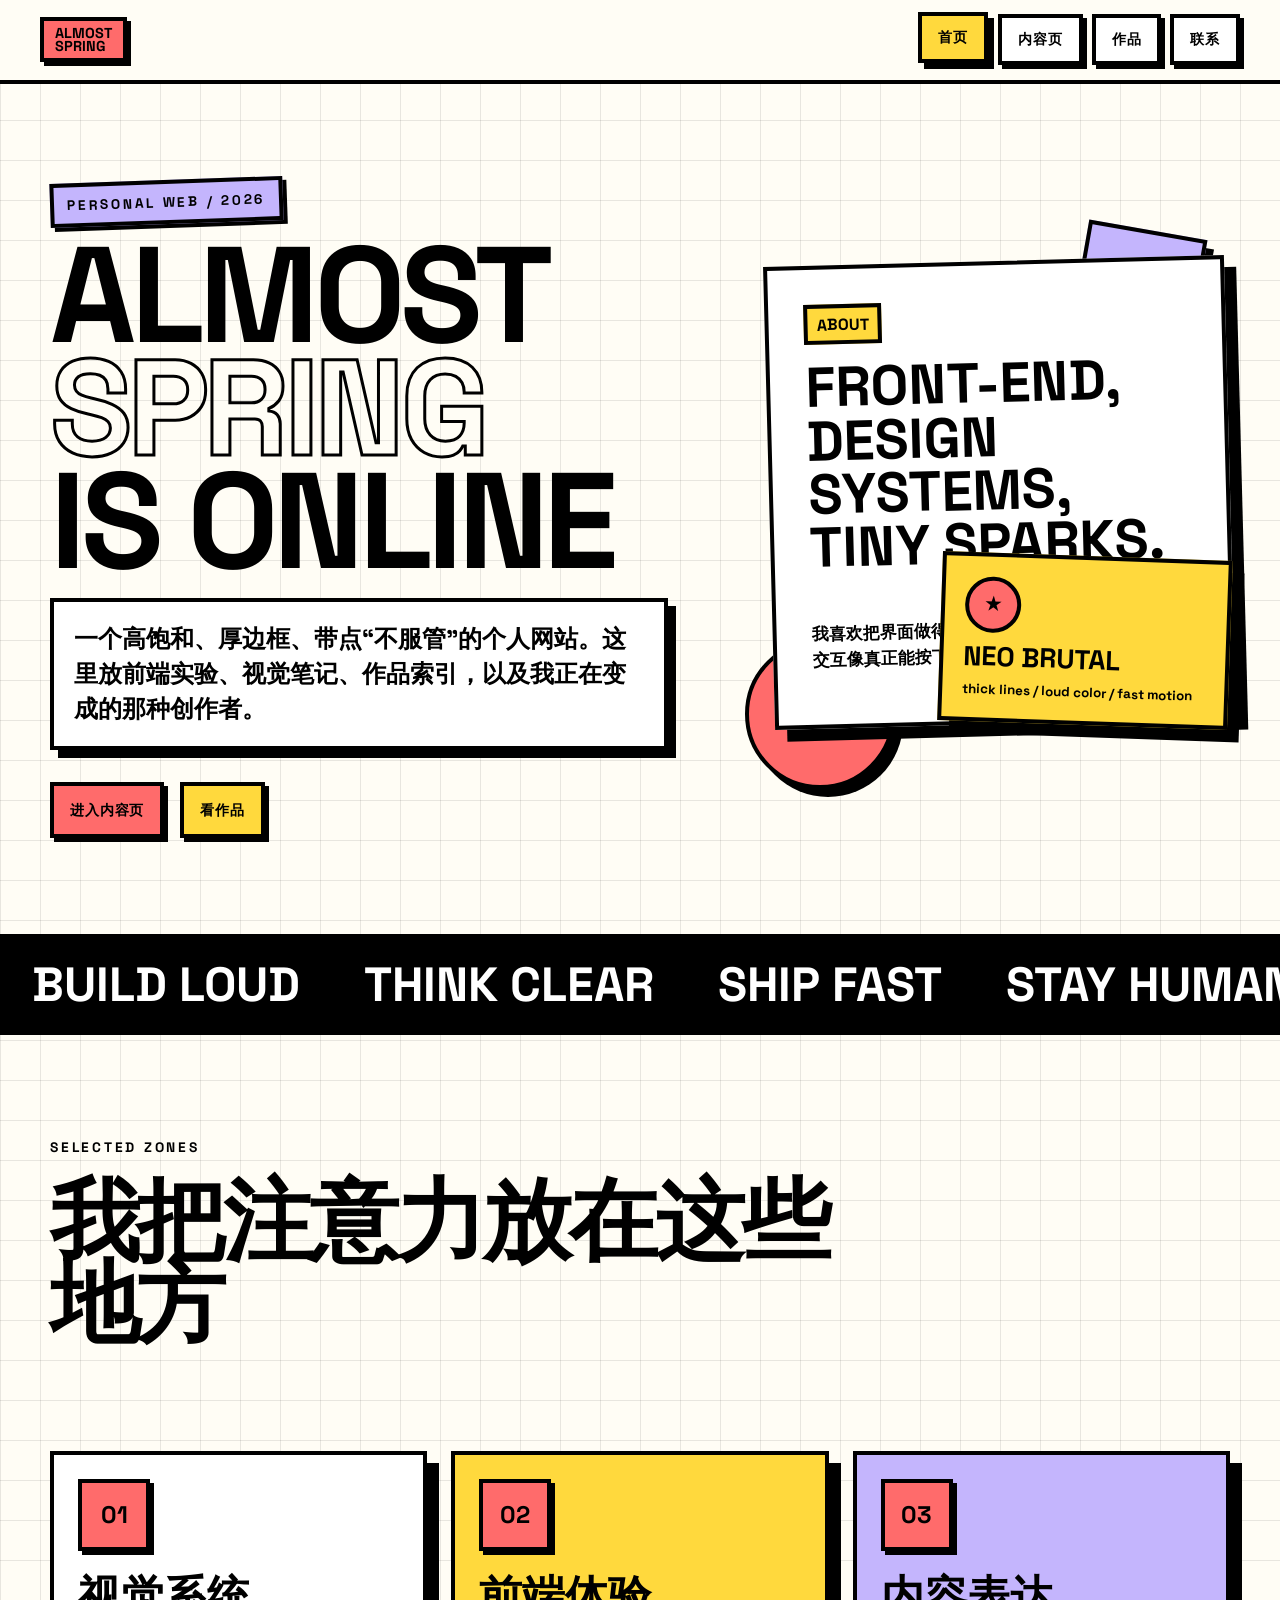
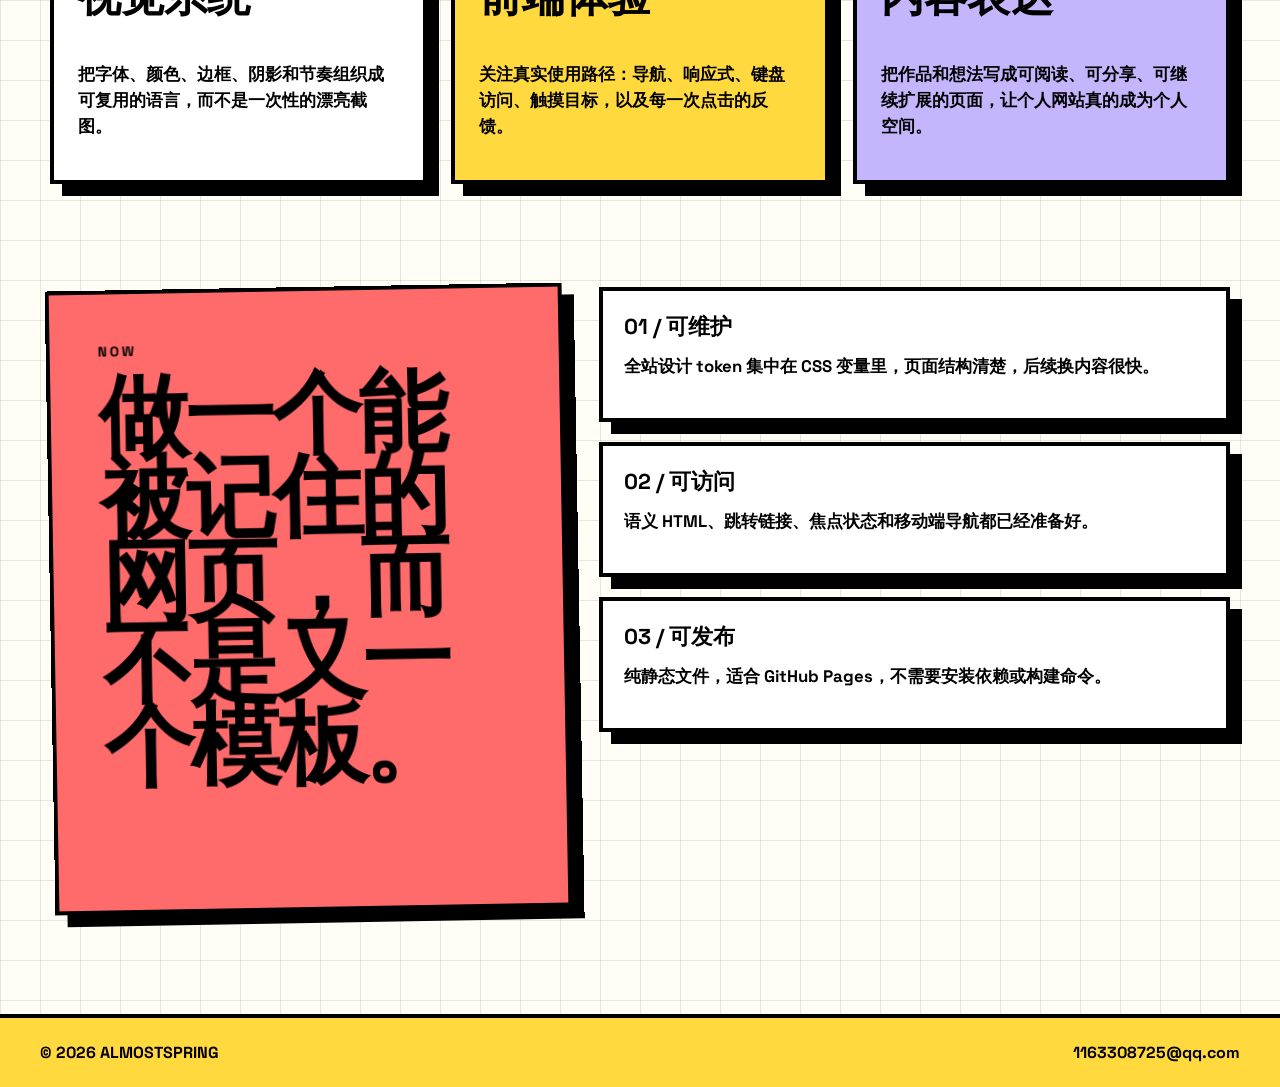
==== index.html @ cd5ade99 "Build personal website" ====
<!doctype html>
<html lang="zh-CN">
  <head>
    <meta charset="utf-8">
    <meta name="viewport" content="width=device-width, initial-scale=1">
    <meta name="description" content="almostspring 的个人网站，记录设计、前端与生活实验。">
    <title>almostspring | Personal Site</title>
    <link rel="preconnect" href="https://fonts.googleapis.com">
    <link rel="preconnect" href="https://fonts.gstatic.com" crossorigin>
    <link href="https://fonts.googleapis.com/css2?family=Space+Grotesk:wght@400;500;700&display=block" rel="stylesheet">
    <link rel="stylesheet" href="styles.css">
  </head>
  <body>
    <a class="skip-link" href="#main">跳到主要内容</a>
    <header class="site-header" data-sticky>
      <a class="logo" href="index.html" aria-label="almostspring 首页">almost<br>spring</a>
      <button class="nav-toggle" type="button" aria-expanded="false" aria-controls="site-nav">
        <span></span>
        <span></span>
        <span></span>
        <span class="sr-only">打开导航</span>
      </button>
      <nav class="site-nav" id="site-nav" aria-label="主导航">
        <a href="index.html" aria-current="page">首页</a>
        <a href="content.html">内容页</a>
        <a href="#work">作品</a>
        <a href="mailto:1163308725@qq.com">联系</a>
      </nav>
    </header>

    <main id="main">
      <section class="hero section-grid">
        <div class="hero-copy">
          <p class="eyebrow sticker">PERSONAL WEB / 2026</p>
          <h1>
            <span>almost</span>
            <span class="outline">spring</span>
            <span>is online</span>
          </h1>
          <p class="hero-lede">
            一个高饱和、厚边框、带点“不服管”的个人网站。这里放前端实验、视觉笔记、作品索引，以及我正在变成的那种创作者。
          </p>
          <div class="hero-actions">
            <a class="button button-primary" href="content.html">进入内容页</a>
            <a class="button button-secondary" href="#work">看作品</a>
          </div>
        </div>
        <div class="hero-board" aria-label="个人网站信息卡">
          <div class="shape shape-square"></div>
          <div class="shape shape-circle"></div>
          <article class="profile-card rotate-neg">
            <p class="card-label">ABOUT</p>
            <h2>Front-end, design systems, tiny sparks.</h2>
            <p>我喜欢把界面做得有性格：结构清楚，视觉有力，交互像真正能按下去的开关。</p>
          </article>
          <article class="mini-card rotate-pos">
            <span class="star" aria-hidden="true">★</span>
            <strong>Neo Brutal</strong>
            <small>thick lines / loud color / fast motion</small>
          </article>
        </div>
      </section>

      <div class="marquee" aria-hidden="true">
        <div class="marquee-track">
          <span>BUILD LOUD</span><span>THINK CLEAR</span><span>SHIP FAST</span><span>STAY HUMAN</span>
          <span>BUILD LOUD</span><span>THINK CLEAR</span><span>SHIP FAST</span><span>STAY HUMAN</span>
        </div>
      </div>

      <section class="section" id="work">
        <div class="section-title">
          <p class="eyebrow">SELECTED ZONES</p>
          <h2>我把注意力放在这些地方</h2>
        </div>
        <div class="cards-grid">
          <article class="loud-card">
            <div class="icon-box">01</div>
            <h3>视觉系统</h3>
            <p>把字体、颜色、边框、阴影和节奏组织成可复用的语言，而不是一次性的漂亮截图。</p>
          </article>
          <article class="loud-card yellow">
            <div class="icon-box">02</div>
            <h3>前端体验</h3>
            <p>关注真实使用路径：导航、响应式、键盘访问、触摸目标，以及每一次点击的反馈。</p>
          </article>
          <article class="loud-card violet">
            <div class="icon-box">03</div>
            <h3>内容表达</h3>
            <p>把作品和想法写成可阅读、可分享、可继续扩展的页面，让个人网站真的成为个人空间。</p>
          </article>
        </div>
      </section>

      <section class="split-section">
        <div class="poster">
          <p class="eyebrow">NOW</p>
          <h2>做一个能被记住的网页，而不是又一个模板。</h2>
        </div>
        <div class="note-stack">
          <article>
            <strong>01 / 可维护</strong>
            <p>全站设计 token 集中在 CSS 变量里，页面结构清楚，后续换内容很快。</p>
          </article>
          <article>
            <strong>02 / 可访问</strong>
            <p>语义 HTML、跳转链接、焦点状态和移动端导航都已经准备好。</p>
          </article>
          <article>
            <strong>03 / 可发布</strong>
            <p>纯静态文件，适合 GitHub Pages，不需要安装依赖或构建命令。</p>
          </article>
        </div>
      </section>
    </main>

    <footer class="site-footer">
      <p>© 2026 almostspring</p>
      <a href="mailto:1163308725@qq.com">1163308725@qq.com</a>
    </footer>
    <script src="script.js"></script>
  </body>
</html>
---- styles.css ----
:root {
  --paper: #fffdf5;
  --ink: #000000;
  --red: #ff6b6b;
  --yellow: #ffd93d;
  --violet: #c4b5fd;
  --white: #ffffff;
  --shadow-sm: 4px 4px 0 0 var(--ink);
  --shadow-md: 8px 8px 0 0 var(--ink);
  --shadow-lg: 12px 12px 0 0 var(--ink);
  --max: 1180px;
}

* {
  box-sizing: border-box;
}

html {
  scroll-behavior: smooth;
}

body {
  margin: 0;
  color: var(--ink);
  background-color: var(--paper);
  background-image:
    linear-gradient(to right, rgba(0, 0, 0, 0.09) 1px, transparent 1px),
    linear-gradient(to bottom, rgba(0, 0, 0, 0.09) 1px, transparent 1px);
  background-size: 40px 40px;
  font-family: "Space Grotesk", Arial, sans-serif;
  font-weight: 700;
}

a {
  color: inherit;
  text-decoration: none;
}

.skip-link {
  position: absolute;
  left: 1rem;
  top: 1rem;
  z-index: 20;
  transform: translateY(-150%);
  border: 4px solid var(--ink);
  background: var(--yellow);
  padding: 0.75rem 1rem;
  box-shadow: var(--shadow-sm);
}

.skip-link:focus {
  transform: translateY(0);
}

.sr-only {
  position: absolute;
  width: 1px;
  height: 1px;
  overflow: hidden;
  clip: rect(0, 0, 0, 0);
  white-space: nowrap;
}

.site-header {
  position: sticky;
  top: 0;
  z-index: 10;
  display: flex;
  align-items: center;
  justify-content: space-between;
  gap: 1rem;
  border-bottom: 4px solid var(--ink);
  background: var(--paper);
  padding: 0.9rem clamp(1rem, 4vw, 2.5rem);
}

.logo {
  display: inline-block;
  border: 4px solid var(--ink);
  background: var(--red);
  padding: 0.35rem 0.7rem;
  box-shadow: var(--shadow-sm);
  font-size: 0.9rem;
  font-weight: 700;
  line-height: 0.9;
  text-transform: uppercase;
}

.site-nav {
  display: flex;
  align-items: center;
  gap: 0.55rem;
}

.site-nav a,
.button,
.text-link {
  border: 4px solid var(--ink);
  background: var(--white);
  box-shadow: var(--shadow-sm);
  padding: 0.75rem 1rem;
  font-size: 0.9rem;
  font-weight: 700;
  letter-spacing: 0.06em;
  text-transform: uppercase;
  transition: transform 120ms linear, box-shadow 120ms linear, background 120ms linear;
}

.site-nav a:hover,
.site-nav a[aria-current="page"],
.text-link:hover {
  background: var(--yellow);
  transform: translate(-2px, -2px);
  box-shadow: 6px 6px 0 0 var(--ink);
}

.nav-toggle {
  display: none;
  width: 52px;
  height: 52px;
  border: 4px solid var(--ink);
  background: var(--yellow);
  box-shadow: var(--shadow-sm);
}

.nav-toggle span:not(.sr-only) {
  display: block;
  width: 24px;
  height: 4px;
  margin: 4px auto;
  background: var(--ink);
}

.section-grid,
.section,
.split-section,
.content-hero,
.content-layout {
  width: min(var(--max), calc(100% - 2rem));
  margin: 0 auto;
}

.hero {
  display: grid;
  grid-template-columns: minmax(0, 1.12fr) minmax(320px, 0.88fr);
  gap: clamp(2rem, 6vw, 5rem);
  align-items: center;
  min-height: calc(100vh - 90px);
  padding: clamp(3rem, 8vw, 6rem) 0;
}

.eyebrow {
  margin: 0 0 1rem;
  font-size: 0.86rem;
  letter-spacing: 0.2em;
  text-transform: uppercase;
}

.sticker {
  display: inline-block;
  border: 4px solid var(--ink);
  background: var(--violet);
  padding: 0.55rem 0.8rem;
  box-shadow: var(--shadow-sm);
  transform: rotate(-2deg);
}

h1,
h2,
h3,
p {
  margin-top: 0;
}

h1 {
  margin-bottom: 1.25rem;
  font-size: clamp(4rem, 13vw, 8.5rem);
  font-weight: 900;
  line-height: 0.83;
  letter-spacing: -0.04em;
  text-transform: uppercase;
}

h1 span {
  display: block;
}

.outline {
  color: transparent;
  -webkit-text-stroke: 3px var(--ink);
}

.hero-lede,
.content-hero p {
  max-width: 720px;
  border: 4px solid var(--ink);
  background: var(--white);
  padding: 1.25rem;
  box-shadow: var(--shadow-md);
  font-size: clamp(1.12rem, 2vw, 1.5rem);
  line-height: 1.45;
}

.hero-actions {
  display: flex;
  flex-wrap: wrap;
  gap: 1rem;
  margin-top: 2rem;
}

.button {
  display: inline-flex;
  min-height: 56px;
  align-items: center;
  justify-content: center;
}

.button-primary {
  background: var(--red);
}

.button-secondary {
  background: var(--yellow);
}

.button:hover {
  transform: translate(-3px, -3px);
  box-shadow: 8px 8px 0 0 var(--ink);
}

.button:active {
  transform: translate(2px, 2px);
  box-shadow: none;
}

.hero-board {
  position: relative;
  min-height: 560px;
}

.profile-card,
.mini-card,
.loud-card,
.poster,
.note-stack article,
.sidebar-card,
.article-card {
  border: 4px solid var(--ink);
  background: var(--white);
  box-shadow: var(--shadow-lg);
}

.profile-card {
  position: absolute;
  inset: 2rem 0 auto 1.5rem;
  padding: clamp(1.4rem, 4vw, 2.2rem);
}

.profile-card h2 {
  font-size: clamp(2rem, 5vw, 3.5rem);
  font-weight: 900;
  line-height: 0.95;
  text-transform: uppercase;
}

.profile-card p:last-child,
.loud-card p,
.note-stack p,
.article-card p {
  font-size: 1.05rem;
  line-height: 1.55;
}

.card-label,
.article-meta span {
  display: inline-block;
  border: 4px solid var(--ink);
  background: var(--yellow);
  padding: 0.35rem 0.55rem;
  text-transform: uppercase;
}

.mini-card {
  position: absolute;
  right: 0;
  bottom: 4rem;
  width: min(290px, 82%);
  padding: 1.25rem;
  background: var(--yellow);
}

.mini-card strong,
.mini-card small {
  display: block;
}

.mini-card strong {
  margin: 0.4rem 0;
  font-size: 1.7rem;
  text-transform: uppercase;
}

.star {
  display: inline-grid;
  width: 56px;
  height: 56px;
  place-items: center;
  border: 4px solid var(--ink);
  border-radius: 999px;
  background: var(--red);
  animation: spin-slow 10s linear infinite;
}

.shape {
  position: absolute;
  border: 4px solid var(--ink);
  box-shadow: var(--shadow-md);
}

.shape-square {
  top: 0;
  right: 2rem;
  width: 120px;
  height: 120px;
  background: var(--violet);
  transform: rotate(10deg);
}

.shape-circle {
  left: 0;
  bottom: 0;
  width: 150px;
  height: 150px;
  border-radius: 999px;
  background: var(--red);
}

.rotate-neg {
  transform: rotate(-1.5deg);
}

.rotate-pos {
  transform: rotate(2deg);
}

.marquee {
  overflow: hidden;
  border-block: 4px solid var(--ink);
  background: var(--ink);
  color: var(--white);
}

.marquee-track {
  display: flex;
  width: max-content;
  animation: marquee 18s linear infinite;
}

.marquee span {
  padding: 1rem 2rem;
  font-size: clamp(1.4rem, 4vw, 3rem);
  text-transform: uppercase;
  white-space: nowrap;
}

.section {
  padding: clamp(4rem, 8vw, 7rem) 0;
}

.section-title {
  display: grid;
  gap: 0.5rem;
  margin-bottom: 2rem;
}

.section-title h2,
.poster h2,
.content-hero h1 {
  max-width: 850px;
  font-size: clamp(2.8rem, 7vw, 5.8rem);
  font-weight: 900;
  line-height: 0.92;
  letter-spacing: -0.04em;
  text-transform: uppercase;
}

.cards-grid {
  display: grid;
  grid-template-columns: repeat(3, minmax(0, 1fr));
  gap: 1.5rem;
}

.loud-card {
  padding: 1.5rem;
  transition: transform 160ms linear, box-shadow 160ms linear;
}

.loud-card:hover,
.article-card:hover {
  transform: translate(-4px, -8px);
  box-shadow: 16px 16px 0 0 var(--ink);
}

.yellow {
  background: var(--yellow);
}

.violet {
  background: var(--violet);
}

.icon-box {
  display: inline-grid;
  width: 72px;
  height: 72px;
  margin-bottom: 1.5rem;
  place-items: center;
  border: 4px solid var(--ink);
  background: var(--red);
  box-shadow: var(--shadow-sm);
  font-size: 1.5rem;
}

.loud-card h3 {
  font-size: clamp(1.8rem, 4vw, 2.7rem);
  font-weight: 900;
  line-height: 1;
  text-transform: uppercase;
}

.split-section {
  display: grid;
  grid-template-columns: 0.9fr 1.1fr;
  gap: 2rem;
  align-items: start;
  padding: 0 0 clamp(4rem, 8vw, 7rem);
}

.poster {
  position: sticky;
  top: 120px;
  background: var(--red);
  padding: clamp(1.5rem, 5vw, 3rem);
  transform: rotate(-1deg);
}

.note-stack {
  display: grid;
  gap: 1.25rem;
}

.note-stack article {
  padding: 1.35rem;
}

.note-stack strong {
  display: block;
  margin-bottom: 0.75rem;
  font-size: 1.35rem;
  text-transform: uppercase;
}

.content-hero {
  padding: clamp(3rem, 7vw, 6rem) 0 2rem;
}

.content-layout {
  display: grid;
  grid-template-columns: 260px minmax(0, 1fr);
  gap: 2rem;
  padding-bottom: clamp(4rem, 8vw, 7rem);
}

.sidebar-card {
  position: sticky;
  top: 120px;
  align-self: start;
  padding: 1.25rem;
  background: var(--yellow);
}

.sidebar-card a {
  display: block;
  border-top: 4px solid var(--ink);
  padding: 1rem 0;
  text-transform: uppercase;
}

.article-list {
  display: grid;
  gap: 1.5rem;
}

.article-card {
  padding: clamp(1.4rem, 4vw, 2.5rem);
  transition: transform 160ms linear, box-shadow 160ms linear;
}

.article-meta {
  display: flex;
  flex-wrap: wrap;
  align-items: center;
  justify-content: space-between;
  gap: 0.75rem;
  margin-bottom: 1.25rem;
}

.article-card h2 {
  font-size: clamp(2rem, 5vw, 4rem);
  font-weight: 900;
  line-height: 0.95;
  text-transform: uppercase;
}

.text-link {
  display: inline-flex;
  margin-top: 1rem;
}

.site-footer {
  display: flex;
  flex-wrap: wrap;
  align-items: center;
  justify-content: space-between;
  gap: 1rem;
  border-top: 4px solid var(--ink);
  background: var(--yellow);
  padding: 1.5rem clamp(1rem, 4vw, 2.5rem);
}

.site-footer p {
  margin: 0;
  text-transform: uppercase;
}

:focus-visible {
  outline: 4px solid var(--ink);
  outline-offset: 4px;
}

@keyframes marquee {
  from {
    transform: translateX(0);
  }
  to {
    transform: translateX(-50%);
  }
}

@keyframes spin-slow {
  to {
    transform: rotate(360deg);
  }
}

@media (max-width: 860px) {
  .site-header {
    align-items: flex-start;
  }

  .nav-toggle {
    display: block;
  }

  .site-nav {
    position: absolute;
    left: 1rem;
    right: 1rem;
    top: calc(100% + 0.75rem);
    display: none;
    flex-direction: column;
    align-items: stretch;
    border: 4px solid var(--ink);
    background: var(--paper);
    padding: 0.75rem;
    box-shadow: var(--shadow-md);
  }

  .site-nav.is-open {
    display: flex;
  }

  .hero,
  .split-section,
  .content-layout {
    grid-template-columns: 1fr;
  }

  .hero {
    min-height: auto;
  }

  .hero-board {
    min-height: 460px;
  }

  .cards-grid {
    grid-template-columns: 1fr;
  }

  .poster,
  .sidebar-card {
    position: static;
  }
}

@media (max-width: 560px) {
  .hero-actions,
  .button {
    width: 100%;
  }

  .profile-card {
    left: 0;
  }

  .mini-card {
    bottom: 2rem;
  }

  .shape-square {
    width: 88px;
    height: 88px;
  }
}

@media (prefers-reduced-motion: reduce) {
  *,
  *::before,
  *::after {
    scroll-behavior: auto !important;
    transition-duration: 0.01ms !important;
    animation-duration: 0.01ms !important;
    animation-iteration-count: 1 !important;
  }
}
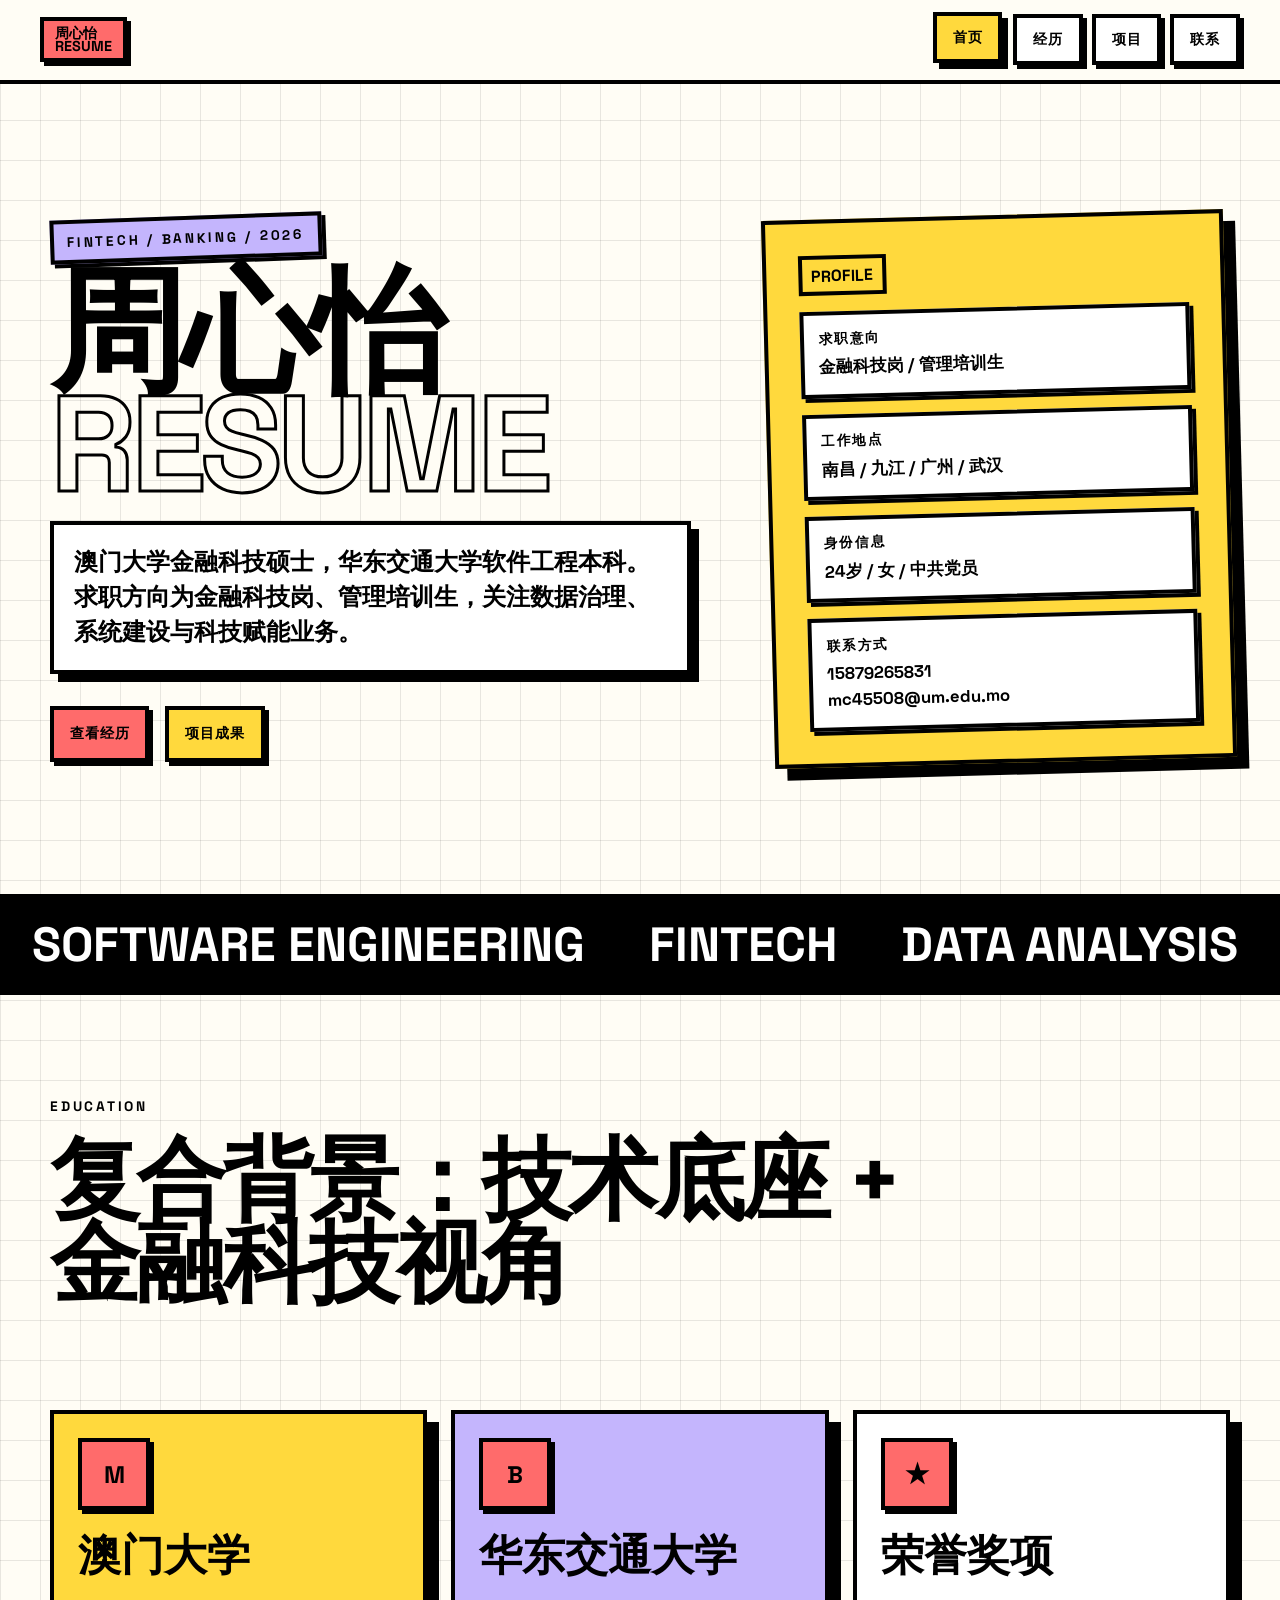
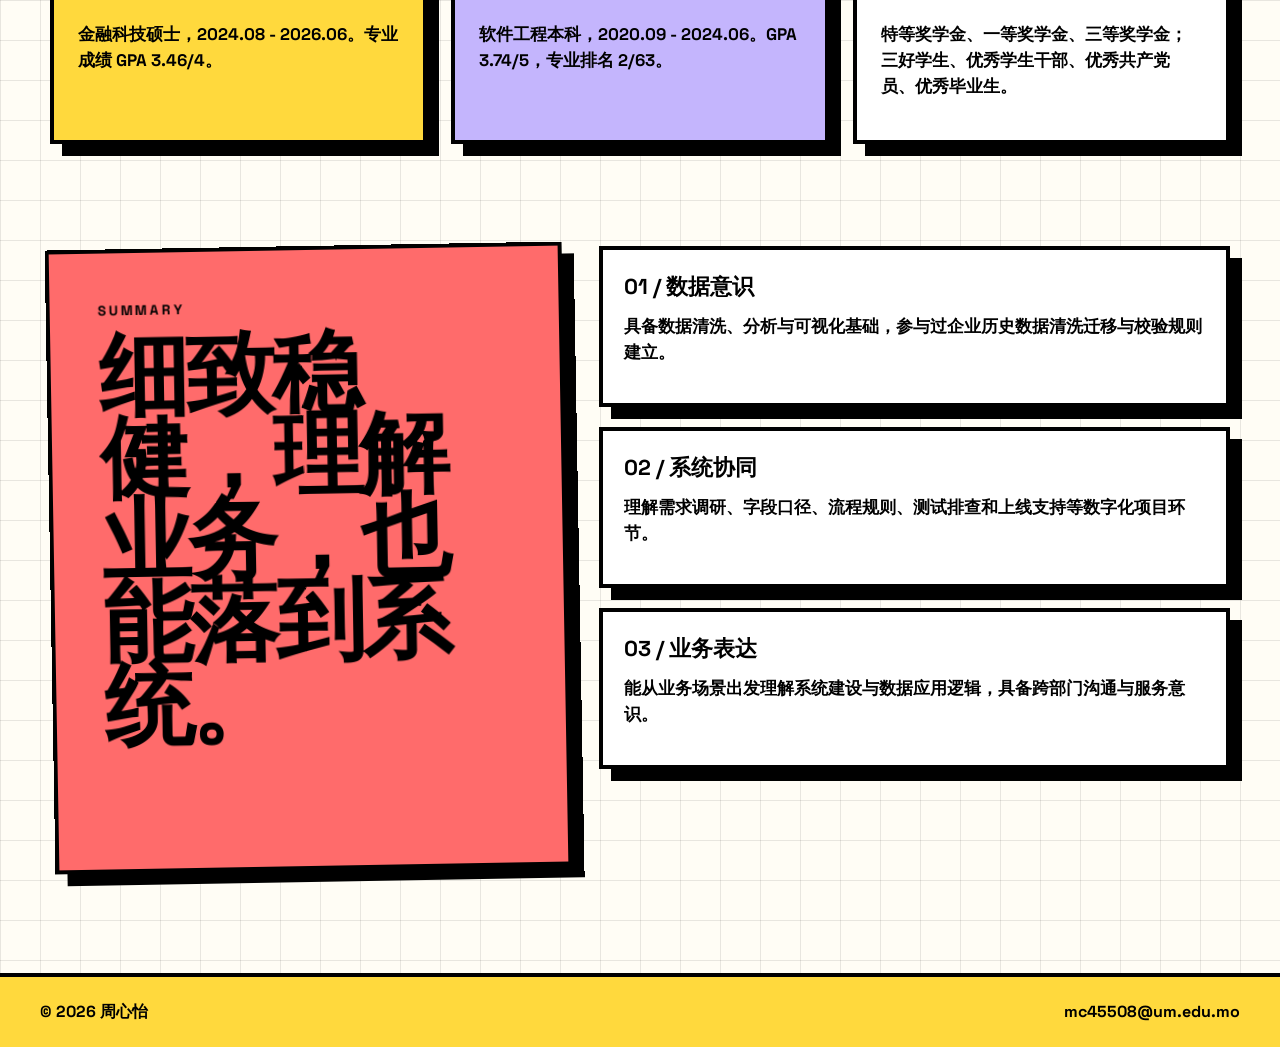
==== commit b9e41386: "Fill site with resume content" ====
--- a/index.html
+++ b/index.html
@@ -3,8 +3,8 @@
   <head>
     <meta charset="utf-8">
     <meta name="viewport" content="width=device-width, initial-scale=1">
-    <meta name="description" content="almostspring 的个人网站，记录设计、前端与生活实验。">
-    <title>almostspring | Personal Site</title>
+    <meta name="description" content="周心怡的个人简历网站，求职方向为金融科技岗、管理培训生。">
+    <title>周心怡 | 金融科技求职简历</title>
     <link rel="preconnect" href="https://fonts.googleapis.com">
     <link rel="preconnect" href="https://fonts.gstatic.com" crossorigin>
     <link href="https://fonts.googleapis.com/css2?family=Space+Grotesk:wght@400;500;700&display=block" rel="stylesheet">
@@ -13,7 +13,7 @@
   <body>
     <a class="skip-link" href="#main">跳到主要内容</a>
     <header class="site-header" data-sticky>
-      <a class="logo" href="index.html" aria-label="almostspring 首页">almost<br>spring</a>
+      <a class="logo" href="index.html" aria-label="周心怡简历首页">周心怡<br>resume</a>
       <button class="nav-toggle" type="button" aria-expanded="false" aria-controls="site-nav">
         <span></span>
         <span></span>
@@ -22,101 +22,108 @@
       </button>
       <nav class="site-nav" id="site-nav" aria-label="主导航">
         <a href="index.html" aria-current="page">首页</a>
-        <a href="content.html">内容页</a>
-        <a href="#work">作品</a>
-        <a href="mailto:1163308725@qq.com">联系</a>
+        <a href="content.html">经历</a>
+        <a href="work.html">项目</a>
+        <a href="contact.html">联系</a>
       </nav>
     </header>
 
     <main id="main">
-      <section class="hero section-grid">
+      <section class="hero section-grid resume-hero">
         <div class="hero-copy">
-          <p class="eyebrow sticker">PERSONAL WEB / 2026</p>
+          <p class="eyebrow sticker">FINTECH / BANKING / 2026</p>
           <h1>
-            <span>almost</span>
-            <span class="outline">spring</span>
-            <span>is online</span>
+            <span>周心怡</span>
+            <span class="outline">resume</span>
           </h1>
           <p class="hero-lede">
-            一个高饱和、厚边框、带点“不服管”的个人网站。这里放前端实验、视觉笔记、作品索引，以及我正在变成的那种创作者。
+            澳门大学金融科技硕士，华东交通大学软件工程本科。求职方向为金融科技岗、管理培训生，关注数据治理、系统建设与科技赋能业务。
           </p>
           <div class="hero-actions">
-            <a class="button button-primary" href="content.html">进入内容页</a>
-            <a class="button button-secondary" href="#work">看作品</a>
+            <a class="button button-primary" href="content.html">查看经历</a>
+            <a class="button button-secondary" href="work.html">项目成果</a>
           </div>
         </div>
-        <div class="hero-board" aria-label="个人网站信息卡">
-          <div class="shape shape-square"></div>
-          <div class="shape shape-circle"></div>
-          <article class="profile-card rotate-neg">
-            <p class="card-label">ABOUT</p>
-            <h2>Front-end, design systems, tiny sparks.</h2>
-            <p>我喜欢把界面做得有性格：结构清楚，视觉有力，交互像真正能按下去的开关。</p>
-          </article>
-          <article class="mini-card rotate-pos">
-            <span class="star" aria-hidden="true">★</span>
-            <strong>Neo Brutal</strong>
-            <small>thick lines / loud color / fast motion</small>
-          </article>
-        </div>
+
+        <aside class="resume-card rotate-neg" aria-label="简历摘要">
+          <p class="card-label">PROFILE</p>
+          <dl class="fact-list">
+            <div>
+              <dt>求职意向</dt>
+              <dd>金融科技岗 / 管理培训生</dd>
+            </div>
+            <div>
+              <dt>工作地点</dt>
+              <dd>南昌 / 九江 / 广州 / 武汉</dd>
+            </div>
+            <div>
+              <dt>身份信息</dt>
+              <dd>24岁 / 女 / 中共党员</dd>
+            </div>
+            <div>
+              <dt>联系方式</dt>
+              <dd>15879265831<br>mc45508@um.edu.mo</dd>
+            </div>
+          </dl>
+        </aside>
       </section>
 
       <div class="marquee" aria-hidden="true">
         <div class="marquee-track">
-          <span>BUILD LOUD</span><span>THINK CLEAR</span><span>SHIP FAST</span><span>STAY HUMAN</span>
-          <span>BUILD LOUD</span><span>THINK CLEAR</span><span>SHIP FAST</span><span>STAY HUMAN</span>
+          <span>SOFTWARE ENGINEERING</span><span>FINTECH</span><span>DATA ANALYSIS</span><span>BANKING TECH</span>
+          <span>SOFTWARE ENGINEERING</span><span>FINTECH</span><span>DATA ANALYSIS</span><span>BANKING TECH</span>
         </div>
       </div>
 
-      <section class="section" id="work">
+      <section class="section">
         <div class="section-title">
-          <p class="eyebrow">SELECTED ZONES</p>
-          <h2>我把注意力放在这些地方</h2>
+          <p class="eyebrow">EDUCATION</p>
+          <h2>复合背景：技术底座 + 金融科技视角</h2>
         </div>
-        <div class="cards-grid">
-          <article class="loud-card">
-            <div class="icon-box">01</div>
-            <h3>视觉系统</h3>
-            <p>把字体、颜色、边框、阴影和节奏组织成可复用的语言，而不是一次性的漂亮截图。</p>
-          </article>
+        <div class="cards-grid education-grid">
           <article class="loud-card yellow">
-            <div class="icon-box">02</div>
-            <h3>前端体验</h3>
-            <p>关注真实使用路径：导航、响应式、键盘访问、触摸目标，以及每一次点击的反馈。</p>
+            <div class="icon-box">M</div>
+            <h3>澳门大学</h3>
+            <p>金融科技硕士，2024.08 - 2026.06。专业成绩 GPA 3.46/4。</p>
           </article>
           <article class="loud-card violet">
-            <div class="icon-box">03</div>
-            <h3>内容表达</h3>
-            <p>把作品和想法写成可阅读、可分享、可继续扩展的页面，让个人网站真的成为个人空间。</p>
+            <div class="icon-box">B</div>
+            <h3>华东交通大学</h3>
+            <p>软件工程本科，2020.09 - 2024.06。GPA 3.74/5，专业排名 2/63。</p>
+          </article>
+          <article class="loud-card">
+            <div class="icon-box">★</div>
+            <h3>荣誉奖项</h3>
+            <p>特等奖学金、一等奖学金、三等奖学金；三好学生、优秀学生干部、优秀共产党员、优秀毕业生。</p>
           </article>
         </div>
       </section>
 
       <section class="split-section">
         <div class="poster">
-          <p class="eyebrow">NOW</p>
-          <h2>做一个能被记住的网页，而不是又一个模板。</h2>
+          <p class="eyebrow">SUMMARY</p>
+          <h2>细致稳健，理解业务，也能落到系统。</h2>
         </div>
         <div class="note-stack">
           <article>
-            <strong>01 / 可维护</strong>
-            <p>全站设计 token 集中在 CSS 变量里，页面结构清楚，后续换内容很快。</p>
+            <strong>01 / 数据意识</strong>
+            <p>具备数据清洗、分析与可视化基础，参与过企业历史数据清洗迁移与校验规则建立。</p>
           </article>
           <article>
-            <strong>02 / 可访问</strong>
-            <p>语义 HTML、跳转链接、焦点状态和移动端导航都已经准备好。</p>
+            <strong>02 / 系统协同</strong>
+            <p>理解需求调研、字段口径、流程规则、测试排查和上线支持等数字化项目环节。</p>
           </article>
           <article>
-            <strong>03 / 可发布</strong>
-            <p>纯静态文件，适合 GitHub Pages，不需要安装依赖或构建命令。</p>
+            <strong>03 / 业务表达</strong>
+            <p>能从业务场景出发理解系统建设与数据应用逻辑，具备跨部门沟通与服务意识。</p>
           </article>
         </div>
       </section>
     </main>
 
     <footer class="site-footer">
-      <p>© 2026 almostspring</p>
-      <a href="mailto:1163308725@qq.com">1163308725@qq.com</a>
+      <p>© 2026 周心怡</p>
+      <a href="mailto:mc45508@um.edu.mo">mc45508@um.edu.mo</a>
     </footer>
     <script src="script.js"></script>
   </body>
--- a/styles.css
+++ b/styles.css
@@ -135,7 +135,9 @@
 .section,
 .split-section,
 .content-hero,
-.content-layout {
+.content-layout,
+.work-board,
+.contact-layout {
   width: min(var(--max), calc(100% - 2rem));
   margin: 0 auto;
 }
@@ -244,7 +246,11 @@
 .poster,
 .note-stack article,
 .sidebar-card,
-.article-card {
+.article-card,
+.project-card,
+.resume-card,
+.contact-form,
+.contact-chip {
   border: 4px solid var(--ink);
   background: var(--white);
   box-shadow: var(--shadow-lg);
@@ -266,7 +272,9 @@
 .profile-card p:last-child,
 .loud-card p,
 .note-stack p,
-.article-card p {
+.article-card p,
+.resume-card dd,
+.contact-form p {
   font-size: 1.05rem;
   line-height: 1.55;
 }
@@ -396,7 +404,9 @@
 }
 
 .loud-card:hover,
-.article-card:hover {
+.article-card:hover,
+.project-card:hover,
+.contact-chip:hover {
   transform: translate(-4px, -8px);
   box-shadow: 16px 16px 0 0 var(--ink);
 }
@@ -512,9 +522,193 @@
   text-transform: uppercase;
 }
 
+.resume-hero {
+  grid-template-columns: minmax(0, 1fr) minmax(320px, 0.72fr);
+}
+
+.resume-card {
+  align-self: center;
+  padding: clamp(1.4rem, 4vw, 2rem);
+  background: var(--yellow);
+}
+
+.fact-list {
+  display: grid;
+  gap: 1rem;
+  margin: 0;
+}
+
+.fact-list div {
+  border: 4px solid var(--ink);
+  background: var(--white);
+  padding: 0.9rem;
+  box-shadow: var(--shadow-sm);
+}
+
+.fact-list dt {
+  margin-bottom: 0.35rem;
+  font-size: 0.85rem;
+  letter-spacing: 0.12em;
+  text-transform: uppercase;
+}
+
+.fact-list dd {
+  margin: 0;
+  overflow-wrap: anywhere;
+}
+
+.resume-list {
+  display: grid;
+  gap: 0.85rem;
+  margin: 0;
+  padding-left: 1.2rem;
+  font-size: 1.06rem;
+  line-height: 1.55;
+}
+
+.resume-list li::marker {
+  color: var(--ink);
+  font-size: 1.2em;
+}
+
 .text-link {
   display: inline-flex;
   margin-top: 1rem;
+}
+
+.work-board {
+  display: grid;
+  grid-template-columns: repeat(2, minmax(0, 1fr));
+  gap: 1.5rem;
+  padding: 0 0 clamp(4rem, 8vw, 7rem);
+}
+
+.project-card {
+  position: relative;
+  min-height: 330px;
+  padding: clamp(1.5rem, 4vw, 2.5rem);
+  transition: transform 160ms linear, box-shadow 160ms linear;
+}
+
+.project-feature {
+  display: grid;
+  grid-column: 1 / -1;
+  grid-template-columns: 160px minmax(0, 1fr);
+  gap: 1.5rem;
+  min-height: 360px;
+  align-items: center;
+  background: var(--red);
+}
+
+.project-card h2 {
+  margin-bottom: 1rem;
+  font-size: clamp(2rem, 5vw, 4.5rem);
+  font-weight: 900;
+  line-height: 0.92;
+  text-transform: uppercase;
+}
+
+.project-card p {
+  font-size: 1.1rem;
+  line-height: 1.55;
+}
+
+.project-number {
+  display: inline-grid;
+  width: 112px;
+  height: 112px;
+  place-items: center;
+  border: 4px solid var(--ink);
+  border-radius: 999px;
+  background: var(--yellow);
+  box-shadow: var(--shadow-md);
+  font-size: 2.4rem;
+  font-weight: 900;
+}
+
+.contact-layout {
+  display: grid;
+  grid-template-columns: 1fr minmax(320px, 0.82fr);
+  gap: clamp(2rem, 6vw, 5rem);
+  align-items: start;
+  padding: clamp(3rem, 8vw, 6rem) 0 clamp(4rem, 8vw, 7rem);
+}
+
+.contact-copy h1 {
+  margin-bottom: 1.25rem;
+  font-size: clamp(3.5rem, 10vw, 7rem);
+  font-weight: 900;
+  line-height: 0.86;
+  letter-spacing: -0.04em;
+  text-transform: uppercase;
+}
+
+.contact-cards {
+  display: grid;
+  gap: 1rem;
+  margin-top: 2rem;
+}
+
+.contact-chip {
+  display: grid;
+  gap: 0.3rem;
+  padding: 1rem;
+  transition: transform 160ms linear, box-shadow 160ms linear;
+}
+
+.contact-chip span {
+  text-transform: uppercase;
+}
+
+.contact-chip strong {
+  overflow-wrap: anywhere;
+  font-size: clamp(1.15rem, 3vw, 2rem);
+}
+
+.contact-form {
+  display: grid;
+  gap: 1rem;
+  padding: clamp(1.3rem, 4vw, 2rem);
+  background: var(--violet);
+  transform: rotate(1deg);
+}
+
+.contact-form h2 {
+  margin: 0;
+  font-size: clamp(2rem, 5vw, 3.6rem);
+  font-weight: 900;
+  line-height: 0.95;
+  text-transform: uppercase;
+}
+
+.contact-form label {
+  display: grid;
+  gap: 0.5rem;
+  font-size: 0.9rem;
+  letter-spacing: 0.08em;
+  text-transform: uppercase;
+}
+
+.contact-form input,
+.contact-form textarea {
+  width: 100%;
+  border: 4px solid var(--ink);
+  border-radius: 0;
+  background: var(--white);
+  padding: 0.9rem 1rem;
+  color: var(--ink);
+  font: inherit;
+  box-shadow: var(--shadow-sm);
+}
+
+.contact-form input:focus,
+.contact-form textarea:focus {
+  background: var(--yellow);
+  outline: none;
+}
+
+.contact-form textarea {
+  resize: vertical;
 }
 
 .site-footer {
@@ -582,7 +776,8 @@
 
   .hero,
   .split-section,
-  .content-layout {
+  .content-layout,
+  .contact-layout {
     grid-template-columns: 1fr;
   }
 
@@ -595,6 +790,14 @@
   }
 
   .cards-grid {
+    grid-template-columns: 1fr;
+  }
+
+  .work-board {
+    grid-template-columns: 1fr;
+  }
+
+  .project-feature {
     grid-template-columns: 1fr;
   }
 
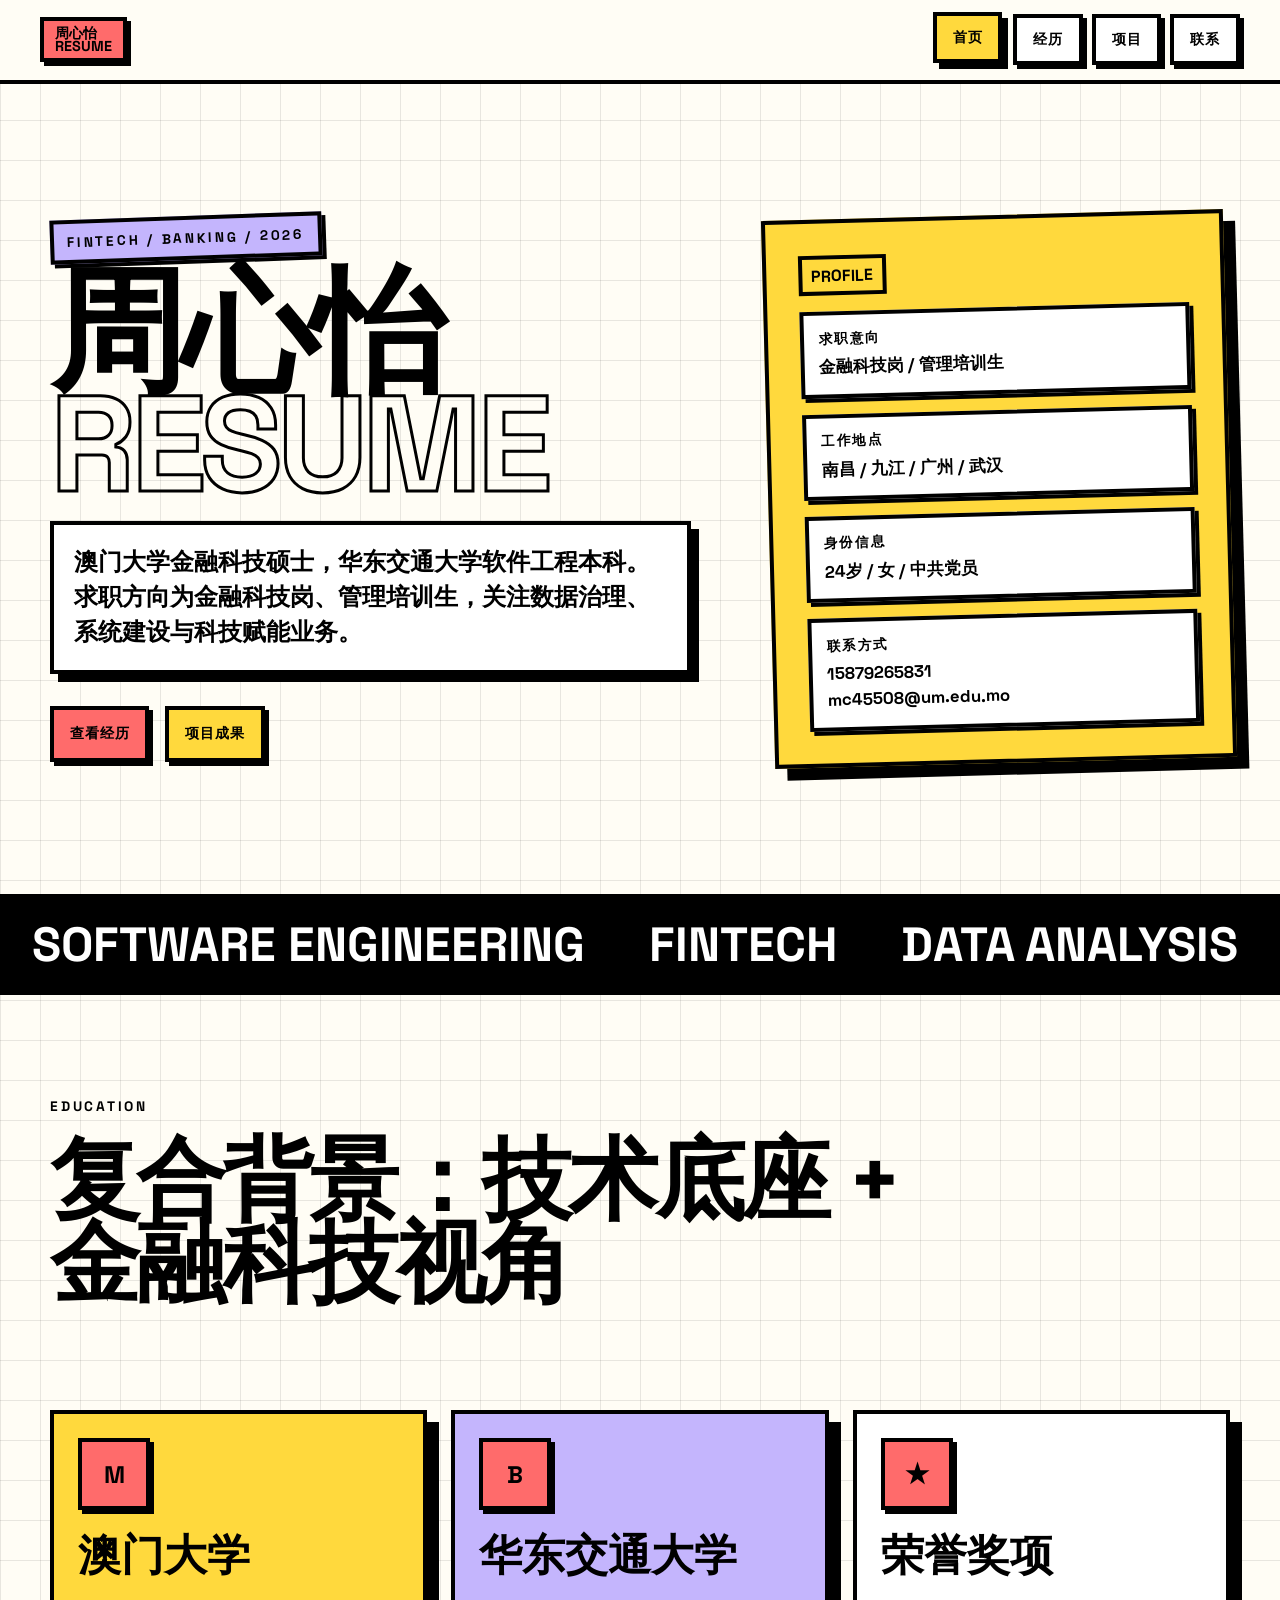
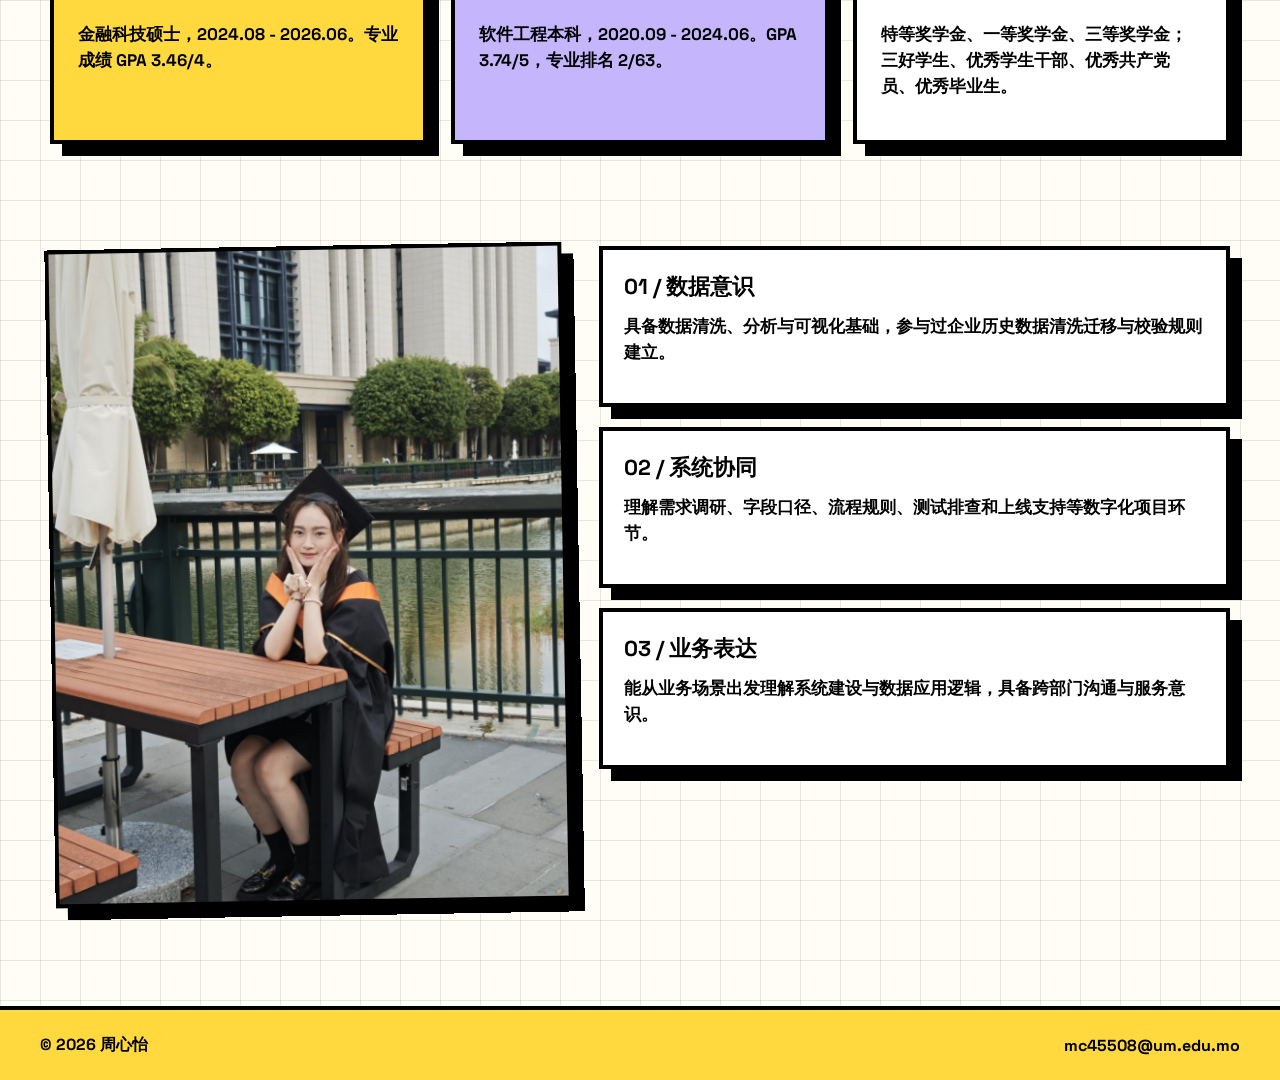
==== commit c6c87923: "Apply resume site review edits" ====
--- a/index.html
+++ b/index.html
@@ -100,9 +100,8 @@
       </section>
 
       <section class="split-section">
-        <div class="poster">
-          <p class="eyebrow">SUMMARY</p>
-          <h2>细致稳健，理解业务，也能落到系统。</h2>
+        <div class="poster photo-poster">
+          <img src="assets/graduation-photo.jpg" alt="周心怡硕士毕业照">
         </div>
         <div class="note-stack">
           <article>
--- a/styles.css
+++ b/styles.css
@@ -454,6 +454,21 @@
   transform: rotate(-1deg);
 }
 
+.photo-poster {
+  overflow: hidden;
+  padding: 0;
+  background: var(--yellow);
+}
+
+.photo-poster img {
+  display: block;
+  width: 100%;
+  height: clamp(460px, 58vw, 650px);
+  object-fit: cover;
+  object-position: center;
+  border: 0;
+}
+
 .note-stack {
   display: grid;
   gap: 1.25rem;
@@ -590,6 +605,10 @@
   transition: transform 160ms linear, box-shadow 160ms linear;
 }
 
+.thesis-board .project-card {
+  min-height: auto;
+}
+
 .project-feature {
   display: grid;
   grid-column: 1 / -1;
@@ -611,6 +630,31 @@
 .project-card p {
   font-size: 1.1rem;
   line-height: 1.55;
+}
+
+.project-figure {
+  display: grid;
+  gap: 1rem;
+  margin: 0;
+  background: var(--white);
+}
+
+.project-figure img {
+  width: 100%;
+  max-height: 430px;
+  object-fit: contain;
+  border: 4px solid var(--ink);
+  background: var(--white);
+}
+
+.project-figure figcaption {
+  font-size: 0.98rem;
+  line-height: 1.45;
+}
+
+.compact-list {
+  padding-left: 1rem;
+  font-size: 1rem;
 }
 
 .project-number {
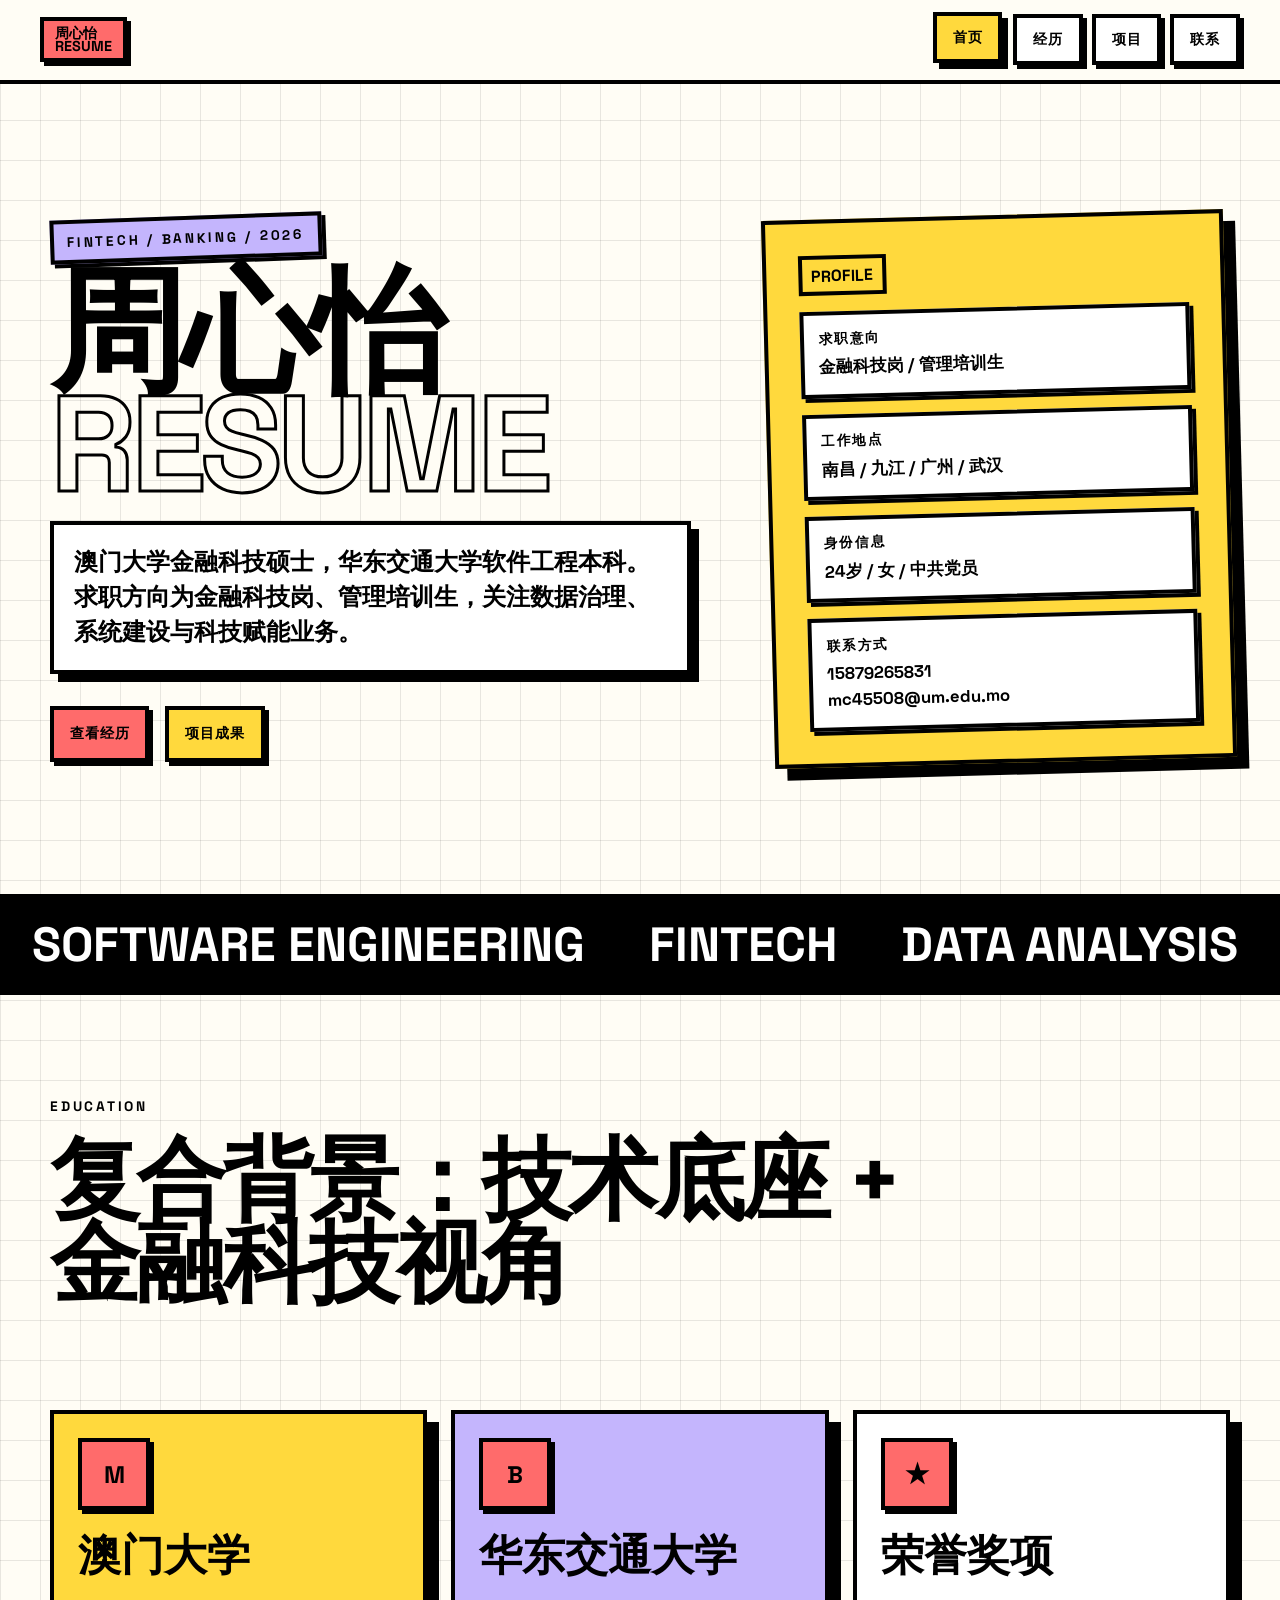
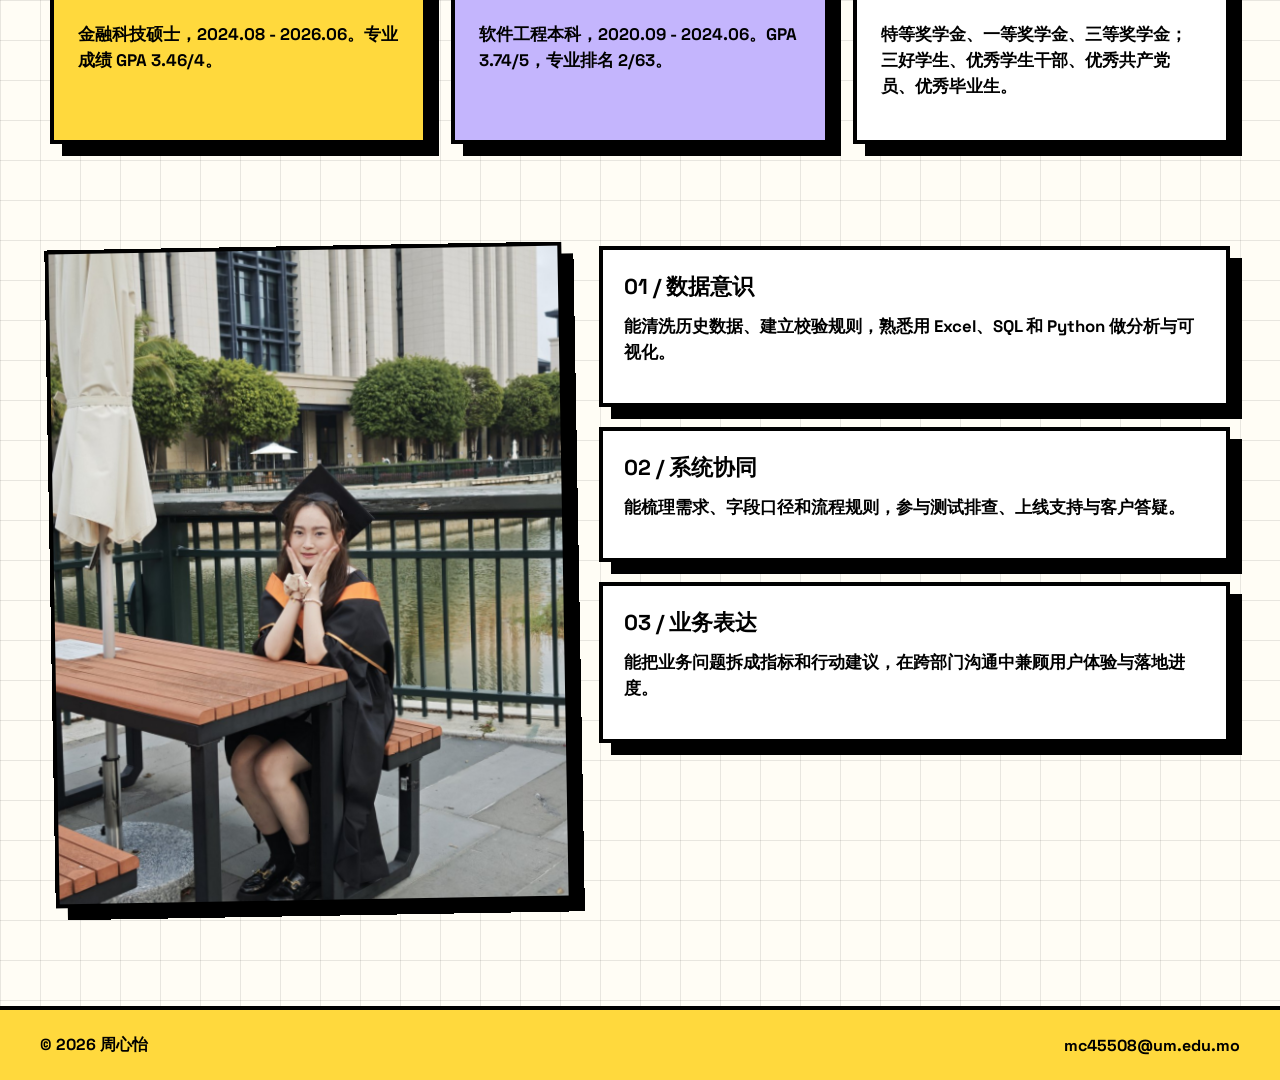
==== commit 9e6985af: "Polish profile links and copy" ====
--- a/index.html
+++ b/index.html
@@ -106,15 +106,15 @@
         <div class="note-stack">
           <article>
             <strong>01 / 数据意识</strong>
-            <p>具备数据清洗、分析与可视化基础，参与过企业历史数据清洗迁移与校验规则建立。</p>
+            <p>能清洗历史数据、建立校验规则，熟悉用 Excel、SQL 和 Python 做分析与可视化。</p>
           </article>
           <article>
             <strong>02 / 系统协同</strong>
-            <p>理解需求调研、字段口径、流程规则、测试排查和上线支持等数字化项目环节。</p>
+            <p>能梳理需求、字段口径和流程规则，参与测试排查、上线支持与客户答疑。</p>
           </article>
           <article>
             <strong>03 / 业务表达</strong>
-            <p>能从业务场景出发理解系统建设与数据应用逻辑，具备跨部门沟通与服务意识。</p>
+            <p>能把业务问题拆成指标和行动建议，在跨部门沟通中兼顾用户体验与落地进度。</p>
           </article>
         </div>
       </section>
--- a/styles.css
+++ b/styles.css
@@ -406,7 +406,8 @@
 .loud-card:hover,
 .article-card:hover,
 .project-card:hover,
-.contact-chip:hover {
+.contact-chip:hover,
+.skills-grid article:hover {
   transform: translate(-4px, -8px);
   box-shadow: 16px 16px 0 0 var(--ink);
 }
@@ -586,6 +587,43 @@
   font-size: 1.2em;
 }
 
+.profile-links {
+  display: flex;
+  flex-wrap: wrap;
+  gap: 1rem;
+  margin-top: 1.5rem;
+}
+
+.profile-button {
+  display: inline-flex;
+  min-height: 54px;
+  align-items: center;
+  justify-content: center;
+  border: 4px solid var(--ink);
+  background: var(--white);
+  box-shadow: var(--shadow-sm);
+  padding: 0.75rem 1rem;
+  font-size: 0.95rem;
+  font-weight: 900;
+  letter-spacing: 0.04em;
+  text-transform: uppercase;
+  transition: transform 120ms linear, box-shadow 120ms linear, background 120ms linear;
+}
+
+.profile-button.red {
+  background: var(--red);
+}
+
+.profile-button:hover {
+  transform: translate(-3px, -3px);
+  box-shadow: 8px 8px 0 0 var(--ink);
+}
+
+.profile-button:active {
+  transform: translate(2px, 2px);
+  box-shadow: none;
+}
+
 .text-link {
   display: inline-flex;
   margin-top: 1rem;
@@ -596,6 +634,18 @@
   grid-template-columns: repeat(2, minmax(0, 1fr));
   gap: 1.5rem;
   padding: 0 0 clamp(4rem, 8vw, 7rem);
+}
+
+.project-story {
+  width: min(var(--max), calc(100% - 2rem));
+  display: grid;
+  gap: 1.75rem;
+  margin: 0 auto;
+  padding: 0 0 clamp(4rem, 8vw, 7rem);
+}
+
+.project-hero h1 {
+  max-width: 1120px;
 }
 
 .project-card {
@@ -630,6 +680,178 @@
 .project-card p {
   font-size: 1.1rem;
   line-height: 1.55;
+}
+
+.project-band {
+  display: grid;
+  gap: 1.25rem;
+  border: 4px solid var(--ink);
+  background: var(--white);
+  box-shadow: var(--shadow-lg);
+  padding: clamp(1.25rem, 4vw, 2rem);
+}
+
+.red-band {
+  background: var(--red);
+}
+
+.violet-band {
+  background: var(--violet);
+}
+
+.project-band-copy {
+  max-width: 940px;
+}
+
+.project-band-copy h2 {
+  margin-bottom: 0.8rem;
+  font-size: clamp(2rem, 5vw, 4rem);
+  font-weight: 900;
+  line-height: 0.95;
+  text-transform: uppercase;
+}
+
+.project-band-copy p {
+  font-size: 1.08rem;
+  line-height: 1.55;
+}
+
+.figure-grid {
+  display: grid;
+  gap: 1rem;
+}
+
+.two-up {
+  grid-template-columns: repeat(2, minmax(0, 1fr));
+}
+
+.three-up {
+  grid-template-columns: repeat(3, minmax(0, 1fr));
+}
+
+.four-up {
+  grid-template-columns: repeat(4, minmax(0, 1fr));
+}
+
+.six-up {
+  grid-template-columns: repeat(3, minmax(0, 1fr));
+}
+
+.figure-tile {
+  display: grid;
+  align-content: start;
+  gap: 0.65rem;
+  margin: 0;
+  border: 4px solid var(--ink);
+  background: var(--paper);
+  box-shadow: var(--shadow-sm);
+  padding: 0.75rem;
+}
+
+.figure-tile img {
+  width: 100%;
+  height: 230px;
+  object-fit: contain;
+  border: 3px solid var(--ink);
+  background: var(--white);
+}
+
+.two-up .figure-tile img {
+  height: 310px;
+}
+
+.four-up .figure-tile img {
+  height: 150px;
+}
+
+.six-up .figure-tile img {
+  height: 170px;
+}
+
+.wide-figure img {
+  object-fit: contain;
+}
+
+.figure-tile figcaption {
+  font-size: 0.9rem;
+  line-height: 1.35;
+}
+
+.metric-strip {
+  display: grid;
+  grid-template-columns: repeat(4, minmax(0, 1fr));
+  gap: 1rem;
+}
+
+.metric-strip div {
+  border: 4px solid var(--ink);
+  background: var(--yellow);
+  box-shadow: var(--shadow-sm);
+  padding: 1rem;
+}
+
+.metric-strip strong,
+.metric-strip span {
+  display: block;
+}
+
+.metric-strip strong {
+  font-size: clamp(2rem, 5vw, 3.6rem);
+  font-weight: 900;
+  line-height: 0.9;
+}
+
+.metric-strip span {
+  margin-top: 0.5rem;
+  font-size: 0.9rem;
+  line-height: 1.35;
+}
+
+.skills-board {
+  border: 4px solid var(--ink);
+  background: var(--yellow);
+  box-shadow: var(--shadow-lg);
+  padding: clamp(1.25rem, 4vw, 2rem);
+}
+
+.skills-board h1 {
+  margin-bottom: 1.25rem;
+  font-size: clamp(2.6rem, 7vw, 5rem);
+  font-weight: 900;
+  line-height: 0.88;
+  letter-spacing: -0.04em;
+  text-transform: uppercase;
+}
+
+.skills-grid {
+  display: grid;
+  grid-template-columns: repeat(2, minmax(0, 1fr));
+  gap: 1rem;
+}
+
+.skills-grid article {
+  border: 4px solid var(--ink);
+  background: var(--white);
+  box-shadow: var(--shadow-sm);
+  padding: 1rem;
+  transition: transform 160ms linear, box-shadow 160ms linear;
+}
+
+.skills-grid strong,
+.skills-grid p {
+  display: block;
+}
+
+.skills-grid strong {
+  margin-bottom: 0.5rem;
+  font-size: 1.05rem;
+  text-transform: uppercase;
+}
+
+.skills-grid p {
+  margin: 0;
+  font-size: 0.98rem;
+  line-height: 1.45;
 }
 
 .project-figure {
@@ -841,8 +1063,25 @@
     grid-template-columns: 1fr;
   }
 
+  .two-up,
+  .three-up,
+  .four-up,
+  .six-up,
+  .skills-grid,
+  .metric-strip {
+    grid-template-columns: 1fr;
+  }
+
   .project-feature {
     grid-template-columns: 1fr;
+  }
+
+  .figure-tile img,
+  .two-up .figure-tile img,
+  .four-up .figure-tile img,
+  .six-up .figure-tile img {
+    height: auto;
+    max-height: 360px;
   }
 
   .poster,
